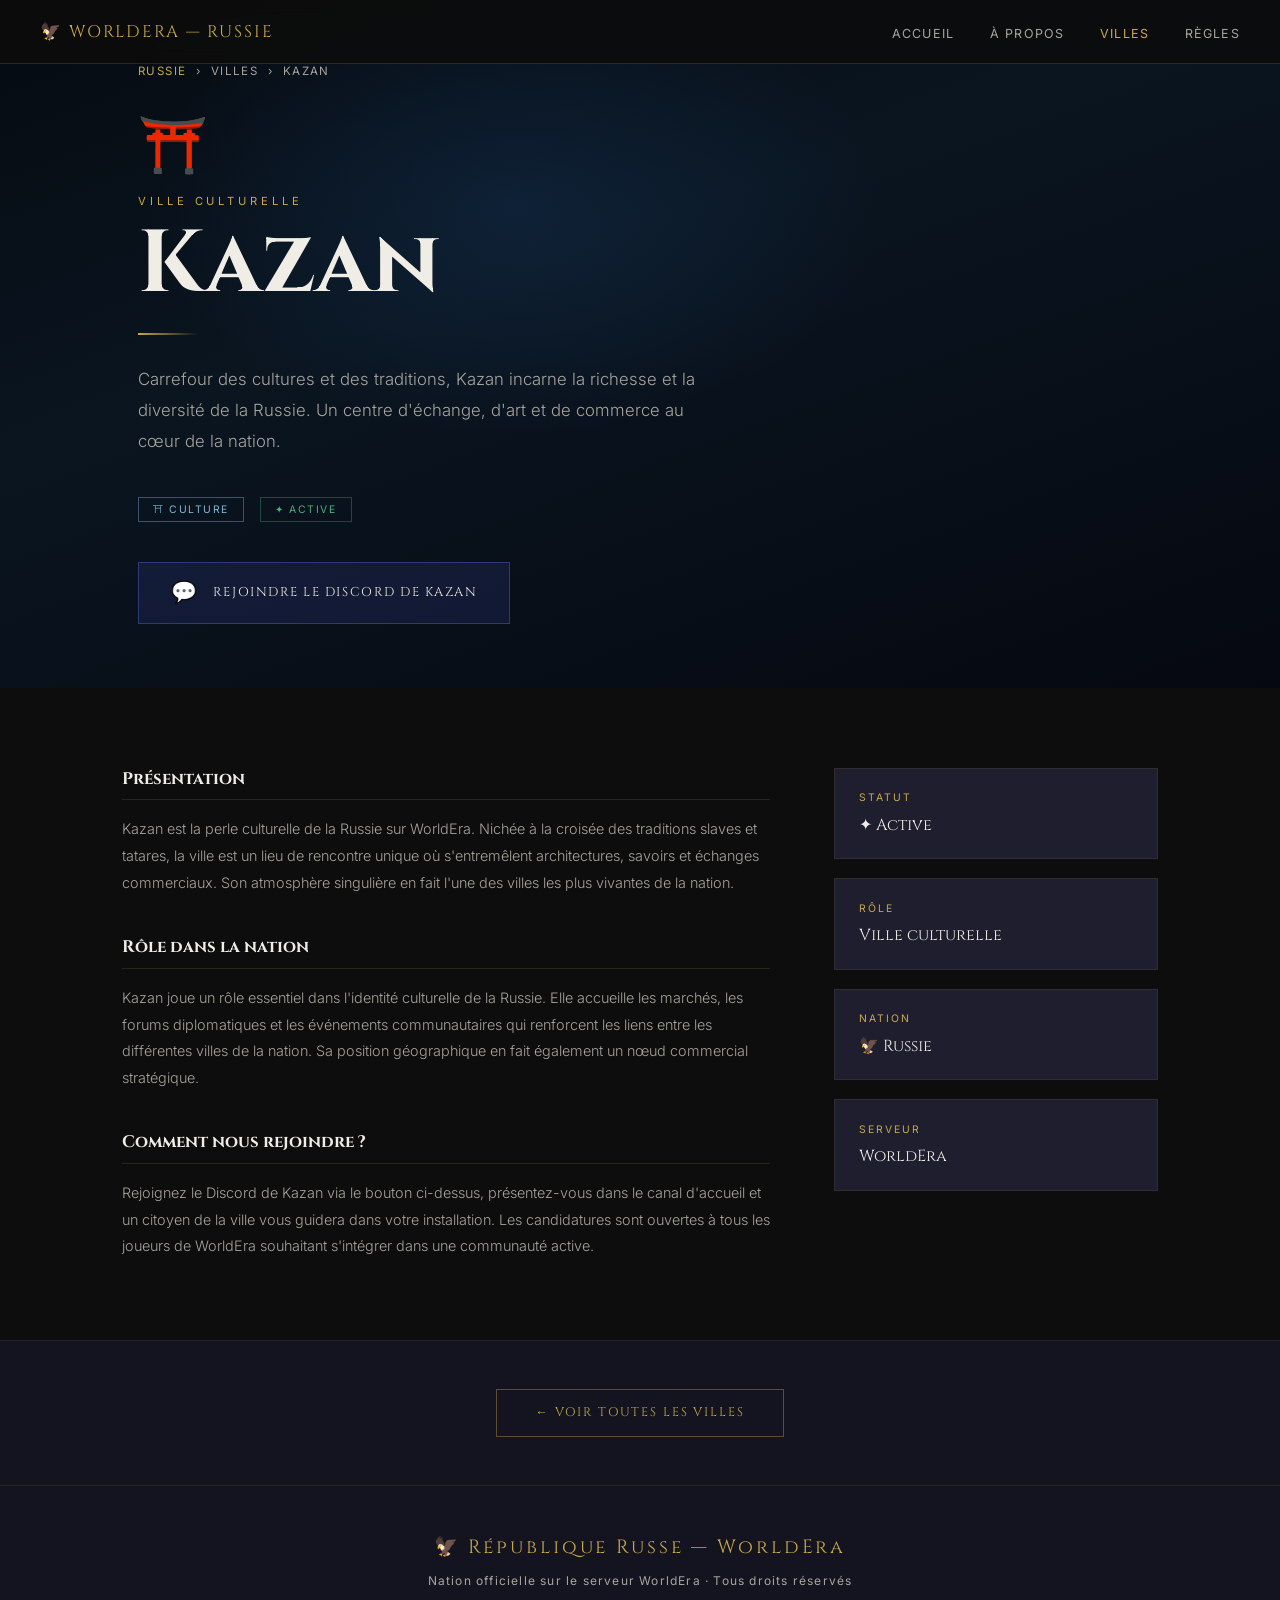
==== villes/kazan.html @ e4cd81e1 "Add files via upload" ====
<!DOCTYPE html>
<html lang="fr">
<head>
<meta charset="UTF-8">
<meta name="viewport" content="width=device-width, initial-scale=1.0">
<title>Kazan — Russie WorldEra</title>
<link rel="stylesheet" href="../style.css">
<style>
  .city-hero {
    min-height: 60vh; display: flex; align-items: flex-end;
    position: relative; overflow: hidden; padding-top: 64px;
    background: linear-gradient(160deg, #050a10 0%, #0a1520 40%, #050810 100%);
  }
  .city-hero-glow {
    position: absolute; top: 30%; left: 40%;
    transform: translate(-50%, -50%);
    width: 800px; height: 500px;
    background: radial-gradient(ellipse, rgba(30,80,139,0.22) 0%, transparent 65%);
    pointer-events: none;
  }
  .city-hero-content {
    position: relative; z-index: 2;
    padding: 0 3rem 4rem; max-width: 1100px; margin: 0 auto; width: 100%;
  }
  .breadcrumb {
    display: flex; align-items: center; gap: 0.6rem;
    font-size: 0.72rem; letter-spacing: 0.12em; text-transform: uppercase;
    color: var(--text-muted); margin-bottom: 2rem;
  }
  .breadcrumb a { color: var(--gold); text-decoration: none; }
  .breadcrumb a:hover { text-decoration: underline; }
  .city-hero-icon { font-size: 3.5rem; margin-bottom: 1rem; }
  .city-hero-tag { font-size: 0.7rem; letter-spacing: 0.35em; text-transform: uppercase; color: var(--gold); margin-bottom: 0.8rem; }
  .city-hero-title { font-family: 'Cinzel', serif; font-size: clamp(3rem, 8vw, 5.5rem); font-weight: 700; line-height: 1; color: var(--text); margin-bottom: 1.5rem; }
  .city-hero-divider { width: 60px; height: 2px; background: linear-gradient(90deg, var(--gold), transparent); margin-bottom: 1.8rem; }
  .city-hero-lead { max-width: 580px; font-size: 1.05rem; line-height: 1.85; color: var(--text-muted); font-weight: 300; margin-bottom: 2.5rem; }
  .city-hero-badges { display: flex; gap: 1rem; flex-wrap: wrap; margin-bottom: 2.5rem; }
  .badge { font-size: 0.65rem; letter-spacing: 0.15em; text-transform: uppercase; padding: 5px 14px; border: 1px solid; }
  .badge-culture { color: #7EB8D4; border-color: rgba(126,184,212,0.4); }
  .badge-active { color: #4CAF7D; border-color: rgba(76,175,125,0.35); }
  .discord-cta {
    display: inline-flex; align-items: center; gap: 0.9rem;
    padding: 1rem 2rem;
    background: rgba(88,101,242,0.12); border: 1px solid rgba(88,101,242,0.4);
    color: var(--text); text-decoration: none;
    font-family: 'Cinzel', serif; font-size: 0.8rem;
    letter-spacing: 0.12em; text-transform: uppercase;
    transition: background 0.2s, border-color 0.2s;
  }
  .discord-cta:hover { background: rgba(88,101,242,0.22); border-color: rgba(88,101,242,0.7); }
  .discord-cta-icon { font-size: 1.3rem; }
  .city-content { max-width: 1100px; margin: 0 auto; padding: 5rem 2rem; }
  .city-grid { display: grid; grid-template-columns: 2fr 1fr; gap: 4rem; align-items: start; }
  .info-blocks { display: flex; flex-direction: column; gap: 2.5rem; }
  .info-block h3 { font-family: 'Cinzel', serif; font-size: 1.05rem; color: var(--text); margin-bottom: 1rem; padding-bottom: 0.6rem; border-bottom: 1px solid rgba(201,168,76,0.15); }
  .info-block p { font-size: 0.9rem; line-height: 1.85; color: var(--text-muted); font-weight: 300; }
  .sidebar { display: flex; flex-direction: column; gap: 1.2rem; }
  .sidebar-card { background: var(--dark3); border: 1px solid rgba(201,168,76,0.1); padding: 1.4rem 1.5rem; }
  .sidebar-card-label { font-size: 0.65rem; letter-spacing: 0.2em; text-transform: uppercase; color: var(--gold); margin-bottom: 0.6rem; }
  .sidebar-card-value { font-family: 'Cinzel', serif; font-size: 1rem; color: var(--text); }
  .back-section { background: var(--dark2); border-top: 1px solid rgba(201,168,76,0.08); padding: 3rem 2rem; text-align: center; }
  @media (max-width: 800px) { .city-grid { grid-template-columns: 1fr; } .city-hero-content { padding: 0 1.5rem 3rem; } }
</style>
</head>
<body>

<nav>
  <a class="nav-logo" href="../index.html">🦅 WorldEra — Russie</a>
  <ul class="nav-links">
    <li><a href="../index.html">Accueil</a></li>
    <li><a href="../index.html#propos">À propos</a></li>
    <li><a href="../index.html#villes" class="active">Villes</a></li>
    <li><a href="../index.html#regles">Règles</a></li>
  </ul>
</nav>

<div class="city-hero">
  <div class="city-hero-glow"></div>
  <div class="city-hero-content">
    <div class="breadcrumb">
      <a href="../index.html">Russie</a>
      <span>›</span>
      <span>Villes</span>
      <span>›</span>
      <span>Kazan</span>
    </div>
    <div class="city-hero-icon">⛩️</div>
    <p class="city-hero-tag">Ville culturelle</p>
    <h1 class="city-hero-title">Kazan</h1>
    <div class="city-hero-divider"></div>
    <p class="city-hero-lead">Carrefour des cultures et des traditions, Kazan incarne la richesse et la diversité de la Russie. Un centre d'échange, d'art et de commerce au cœur de la nation.</p>
    <div class="city-hero-badges">
      <span class="badge badge-culture">⛩ Culture</span>
      <span class="badge badge-active">✦ Active</span>
    </div>
    <a class="discord-cta" href="https://discord.gg/XNecZvYrQU" target="_blank">
      <span class="discord-cta-icon">💬</span>
      Rejoindre le Discord de Kazan
    </a>
  </div>
</div>

<div class="city-content">
  <div class="city-grid">
    <div class="info-blocks">

      <div class="info-block">
        <h3>Présentation</h3>
        <p>Kazan est la perle culturelle de la Russie sur WorldEra. Nichée à la croisée des traditions slaves et tatares, la ville est un lieu de rencontre unique où s'entremêlent architectures, savoirs et échanges commerciaux. Son atmosphère singulière en fait l'une des villes les plus vivantes de la nation.</p>
      </div>

      <div class="info-block">
        <h3>Rôle dans la nation</h3>
        <p>Kazan joue un rôle essentiel dans l'identité culturelle de la Russie. Elle accueille les marchés, les forums diplomatiques et les événements communautaires qui renforcent les liens entre les différentes villes de la nation. Sa position géographique en fait également un nœud commercial stratégique.</p>
      </div>

      <div class="info-block">
        <h3>Comment nous rejoindre ?</h3>
        <p>Rejoignez le Discord de Kazan via le bouton ci-dessus, présentez-vous dans le canal d'accueil et un citoyen de la ville vous guidera dans votre installation. Les candidatures sont ouvertes à tous les joueurs de WorldEra souhaitant s'intégrer dans une communauté active.</p>
      </div>

    </div>

    <div class="sidebar">
      <div class="sidebar-card">
        <div class="sidebar-card-label">Statut</div>
        <div class="sidebar-card-value">✦ Active</div>
      </div>
      <div class="sidebar-card">
        <div class="sidebar-card-label">Rôle</div>
        <div class="sidebar-card-value">Ville culturelle</div>
      </div>
      <div class="sidebar-card">
        <div class="sidebar-card-label">Nation</div>
        <div class="sidebar-card-value">🦅 Russie</div>
      </div>
      <div class="sidebar-card">
        <div class="sidebar-card-label">Serveur</div>
        <div class="sidebar-card-value">WorldEra</div>
      </div>
    </div>
  </div>
</div>

<div class="back-section">
  <a class="btn-outline" href="../index.html#villes">← Voir toutes les villes</a>
</div>

<footer>
  <div class="footer-logo">🦅 République Russe — WorldEra</div>
  <p class="footer-sub">Nation officielle sur le serveur WorldEra · Tous droits réservés</p>
</footer>

</body>
</html>
---- style.css ----
@import url('https://fonts.googleapis.com/css2?family=Cinzel:wght@400;600;700&family=Inter:wght@300;400;500&display=swap');

* { margin: 0; padding: 0; box-sizing: border-box; }

:root {
  --red: #8B0000;
  --red-light: #B22222;
  --gold: #C9A84C;
  --gold-light: #E8C96A;
  --dark: #0D0D0D;
  --dark2: #141420;
  --dark3: #1E1E2E;
  --dark4: #252535;
  --text: #F0EDE6;
  --text-muted: #A8A49C;
}

body {
  font-family: 'Inter', sans-serif;
  background: var(--dark);
  color: var(--text);
  min-height: 100vh;
  overflow-x: hidden;
}

/* ── NAV ── */
nav {
  position: fixed; top: 0; left: 0; right: 0; z-index: 100;
  display: flex; align-items: center; justify-content: space-between;
  padding: 0 2.5rem; height: 64px;
  background: rgba(13,13,13,0.92);
  border-bottom: 1px solid rgba(201,168,76,0.18);
  backdrop-filter: blur(8px);
}
.nav-logo {
  font-family: 'Cinzel', serif; font-size: 1.05rem;
  letter-spacing: 0.12em; color: var(--gold);
  text-transform: uppercase; text-decoration: none;
}
.nav-links { display: flex; gap: 2.2rem; list-style: none; }
.nav-links a {
  font-size: 0.78rem; letter-spacing: 0.1em; text-transform: uppercase;
  color: var(--text-muted); text-decoration: none; transition: color 0.2s;
}
.nav-links a:hover, .nav-links a.active { color: var(--gold); }

/* ── BUTTONS ── */
.btn-primary {
  display: inline-block; padding: 0.9rem 2.4rem;
  background: var(--red); color: var(--text);
  font-family: 'Cinzel', serif; font-size: 0.78rem;
  letter-spacing: 0.15em; text-transform: uppercase;
  text-decoration: none; border: 1px solid var(--red-light);
  transition: background 0.2s, border-color 0.2s; cursor: pointer;
}
.btn-primary:hover { background: var(--red-light); border-color: var(--gold); }

.btn-outline {
  display: inline-block; padding: 0.9rem 2.4rem;
  background: transparent; color: var(--gold);
  font-family: 'Cinzel', serif; font-size: 0.78rem;
  letter-spacing: 0.15em; text-transform: uppercase;
  text-decoration: none; border: 1px solid rgba(201,168,76,0.4);
  transition: background 0.2s, border-color 0.2s; cursor: pointer;
}
.btn-outline:hover { background: rgba(201,168,76,0.08); border-color: var(--gold); }

/* ── SECTION COMMONS ── */
.section-label {
  font-size: 0.68rem; letter-spacing: 0.35em; text-transform: uppercase;
  color: var(--gold); margin-bottom: 0.8rem;
}
.section-title {
  font-family: 'Cinzel', serif; font-size: clamp(1.8rem, 4vw, 2.8rem);
  font-weight: 600; color: var(--text); line-height: 1.2; margin-bottom: 1.5rem;
}
.section-divider {
  width: 50px; height: 2px; background: var(--red); margin-bottom: 2.5rem;
}

/* ── FOOTER ── */
footer {
  background: var(--dark2); border-top: 1px solid rgba(201,168,76,0.1);
  text-align: center; padding: 3rem 2rem;
}
.footer-logo {
  font-family: 'Cinzel', serif; font-size: 1.2rem;
  color: var(--gold); letter-spacing: 0.15em; margin-bottom: 0.8rem;
}
.footer-sub { font-size: 0.75rem; color: var(--text-muted); letter-spacing: 0.1em; }

@media (max-width: 700px) {
  .nav-links { display: none; }
}
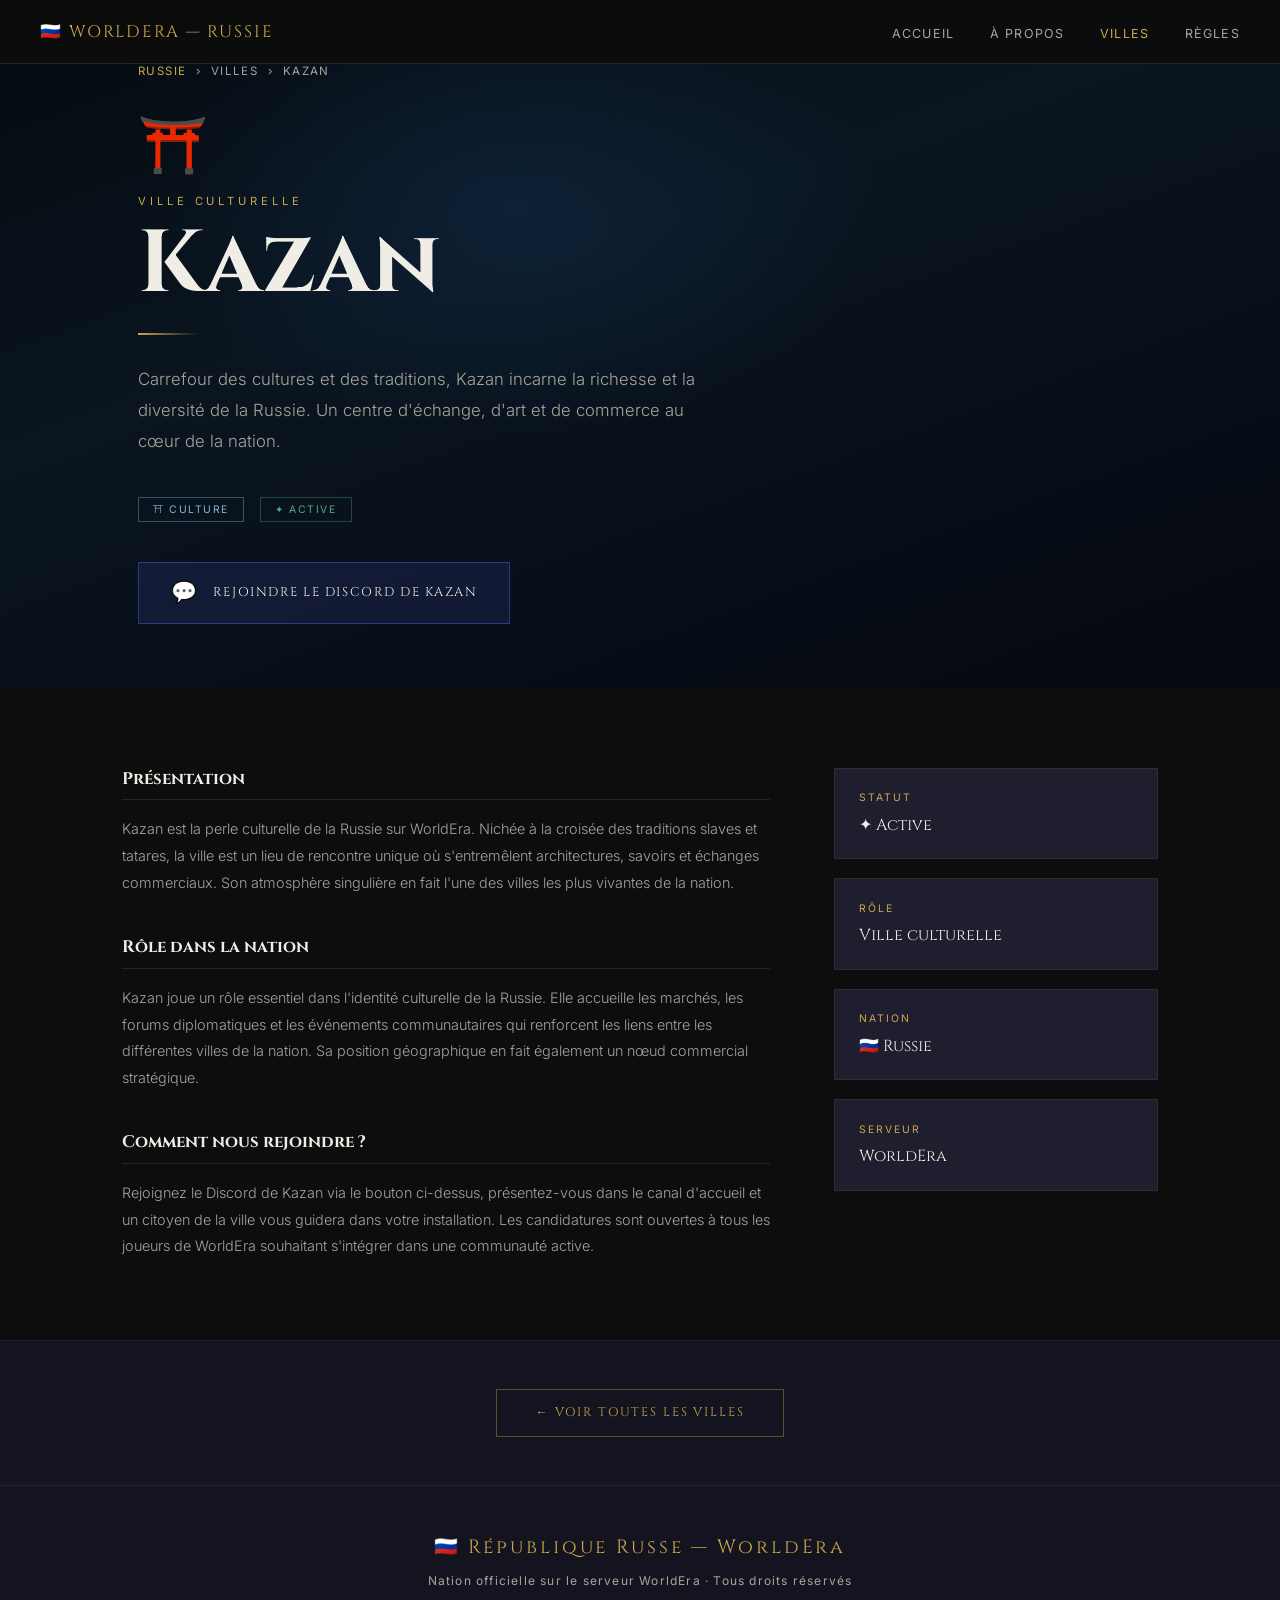
==== commit 587c577b: "Update kazan.html" ====
--- a/villes/kazan.html
+++ b/villes/kazan.html
@@ -65,7 +65,7 @@
 <body>
 
 <nav>
-  <a class="nav-logo" href="../index.html">🦅 WorldEra — Russie</a>
+  <a class="nav-logo" href="../index.html">🇷🇺 WorldEra — Russie</a>
   <ul class="nav-links">
     <li><a href="../index.html">Accueil</a></li>
     <li><a href="../index.html#propos">À propos</a></li>
@@ -132,7 +132,7 @@
       </div>
       <div class="sidebar-card">
         <div class="sidebar-card-label">Nation</div>
-        <div class="sidebar-card-value">🦅 Russie</div>
+        <div class="sidebar-card-value">🇷🇺 Russie</div>
       </div>
       <div class="sidebar-card">
         <div class="sidebar-card-label">Serveur</div>
@@ -147,7 +147,7 @@
 </div>
 
 <footer>
-  <div class="footer-logo">🦅 République Russe — WorldEra</div>
+  <div class="footer-logo">🇷🇺 République Russe — WorldEra</div>
   <p class="footer-sub">Nation officielle sur le serveur WorldEra · Tous droits réservés</p>
 </footer>
 
